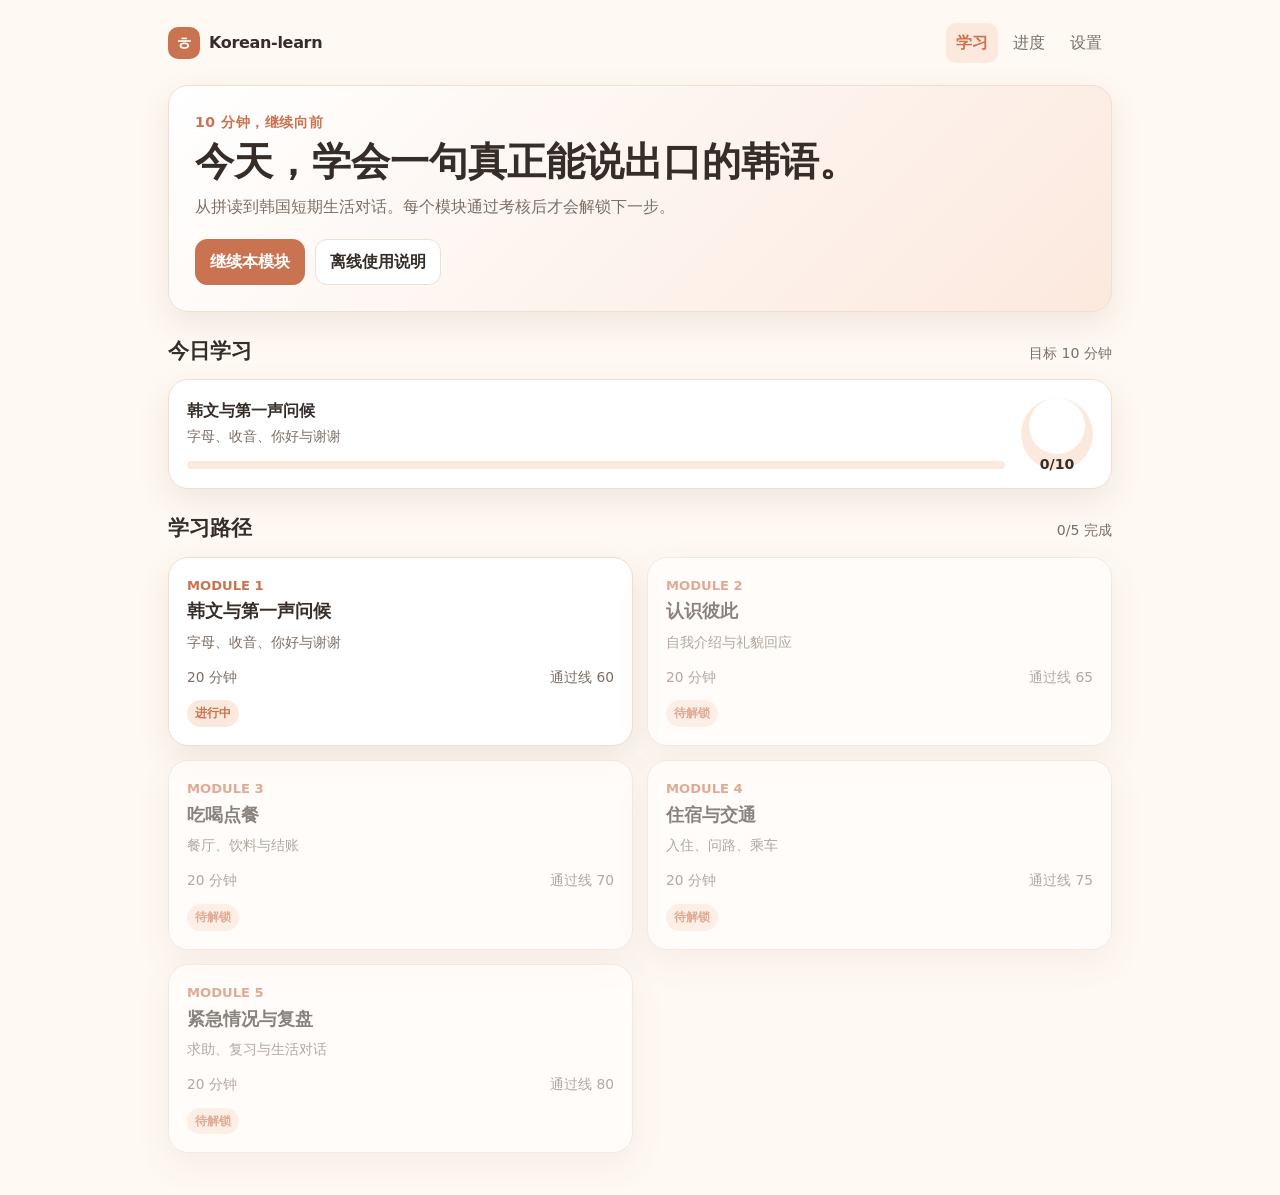
==== index.html @ 7afccf3f "Add files via upload" ====
<!doctype html>
<html lang="zh-CN">
  <head>
    <meta charset="UTF-8" />
    <meta name="viewport" content="width=device-width, initial-scale=1.0" />
    <meta name="theme-color" content="#e85d75" />
    <meta name="description" content="Korean-learn：10 分钟一单元的离线韩语学习工具。" />
    <link rel="manifest" href="./manifest.webmanifest" />
    <link rel="stylesheet" href="./styles.css" />
    <title>Korean-learn</title>
  </head>
  <body>
    <div id="app"></div>
    <script src="./app.js"></script>
  </body>
</html>
---- styles.css ----
:root {
  --bg: #fff8f6;
  --surface: #ffffff;
  --text: #2f2930;
  --muted: #766d72;
  --line: #eadde1;
  --primary: #e85d75;
  --primary-ink: #ffffff;
  --soft: #ffe8ed;
  --accent: #486b9e;
  --good: #28785c;
  --warning: #a26619;
  --shadow: 0 12px 32px rgba(84, 47, 57, .10);
}

[data-theme="mint"] { --bg:#f4fbf7; --surface:#fff; --text:#26312c; --muted:#64736b; --line:#d8ebe0; --primary:#297a61; --soft:#dff5e9; --accent:#4b6fa6; --good:#297a61; --warning:#a46e19; --shadow:0 12px 32px rgba(31,78,58,.10); }
[data-theme="sky"] { --bg:#f5f9ff; --surface:#fff; --text:#28313e; --muted:#667587; --line:#dce6f3; --primary:#4678c9; --soft:#e2eeff; --accent:#a25c83; --good:#28775c; --warning:#9d691c; --shadow:0 12px 32px rgba(47,80,126,.10); }
[data-theme="apricot"] { --bg:#fff9f3; --surface:#fff; --text:#362d29; --muted:#7c6e65; --line:#efdfd1; --primary:#ca7351; --soft:#fce9de; --accent:#6d6aaf; --good:#26765c; --warning:#a36a19; --shadow:0 12px 32px rgba(110,69,42,.10); }
[data-scheme="dark"] { --bg:#1e1c20; --surface:#29262c; --text:#f5edf1; --muted:#c7b9bf; --line:#403a43; --soft:#4c3340; --shadow:0 12px 32px rgba(0,0,0,.26); }

* { box-sizing:border-box; }
body { margin:0; min-width:320px; color:var(--text); background:var(--bg); font:16px/1.5 system-ui,-apple-system,"Segoe UI","Microsoft YaHei",sans-serif; }
button,input { font:inherit; }
button { cursor:pointer; }
.shell { width:min(100%, 980px); margin:auto; padding:18px 18px 42px; }
.topbar { display:flex; align-items:center; justify-content:space-between; gap:12px; padding:5px 0 22px; }
.brand { display:flex; align-items:center; gap:9px; font-weight:750; letter-spacing:-.02em; }
.brand-mark { width:32px; height:32px; display:grid; place-items:center; border-radius:10px; background:var(--primary); color:var(--primary-ink); font-size:18px; }
.nav { display:flex; gap:5px; overflow:auto; }
.nav button,.icon-btn { border:0; background:transparent; color:var(--muted); border-radius:10px; padding:8px 10px; }
.nav button.active { background:var(--soft); color:var(--primary); font-weight:700; }
.icon-btn { font-size:18px; }
.card { background:var(--surface); border:1px solid var(--line); border-radius:20px; box-shadow:var(--shadow); }
.hero { padding:26px; background:linear-gradient(135deg,var(--surface),var(--soft)); }
.eyebrow { color:var(--primary); font-weight:750; font-size:.88rem; letter-spacing:.04em; }
h1,h2,h3,p { margin-top:0; } h1 { font-size:clamp(1.75rem,5vw,2.45rem); line-height:1.15; margin:6px 0 11px; } h2 { font-size:1.3rem; margin-bottom:12px; } h3 { font-size:1rem; margin-bottom:3px; }
.muted { color:var(--muted); }.small { font-size:.88rem; }.korean { font-family:"Malgun Gothic","Apple SD Gothic Neo",sans-serif; letter-spacing:.02em; }
.hero-actions,.actions { display:flex; gap:10px; flex-wrap:wrap; margin-top:20px; }
.btn { border:1px solid var(--line); background:var(--surface); color:var(--text); border-radius:12px; padding:10px 14px; font-weight:700; }.btn.primary { border-color:var(--primary); background:var(--primary); color:var(--primary-ink); }.btn.ghost { background:transparent; }.btn:disabled { opacity:.5; cursor:not-allowed; }
.section { margin-top:24px; }.section-head { display:flex; justify-content:space-between; align-items:baseline; gap:12px; }
.module-grid { display:grid; grid-template-columns:repeat(2,minmax(0,1fr)); gap:14px; }.module { padding:18px; position:relative; overflow:hidden; }.module.locked { opacity:.58; }.module-number { color:var(--primary); font-weight:800; font-size:.82rem; }.module-title { margin:3px 0 7px; font-size:1.1rem; }.module-meta { display:flex; justify-content:space-between; gap:8px; color:var(--muted); font-size:.86rem; }.badge { display:inline-block; margin-top:13px; padding:4px 8px; border-radius:999px; background:var(--soft); color:var(--primary); font-size:.78rem; font-weight:700; }
.progress-track { height:8px; overflow:hidden; background:var(--soft); border-radius:999px; }.progress-track > span { display:block; height:100%; width:0; border-radius:inherit; background:var(--primary); transition:width .35s ease; }
.today { display:grid; grid-template-columns:1fr auto; gap:16px; align-items:center; padding:18px; }.ring { width:72px; height:72px; border-radius:50%; display:grid; place-items:center; background:conic-gradient(var(--primary) var(--progress),var(--soft) 0); }.ring::before { content:""; width:56px; height:56px; border-radius:50%; background:var(--surface); grid-area:1/1; }.ring b { z-index:1; font-size:.88rem; }
.lesson { padding:22px; }.lesson-top { display:flex; justify-content:space-between; gap:12px; align-items:center; }.word { font-size:clamp(2.1rem,8vw,3.5rem); font-weight:750; line-height:1.15; margin:24px 0 4px; }.roman { color:var(--muted); }.meaning { font-size:1.2rem; margin-top:12px; }.pronunciation { margin:20px 0; padding:12px 14px; background:var(--soft); border-radius:12px; color:var(--text); }.pronunciation strong { color:var(--primary); }.word-list { display:grid; gap:10px; }.word-item { display:flex; align-items:center; justify-content:space-between; gap:10px; padding:12px 0; border-bottom:1px solid var(--line); }.word-item:last-child { border-bottom:0; }.speaker { border:0; background:var(--soft); color:var(--primary); width:39px; height:39px; border-radius:50%; font-size:16px; }
.quiz-option { display:block; width:100%; text-align:left; background:var(--surface); border:1px solid var(--line); color:var(--text); padding:14px; border-radius:12px; margin:9px 0; }.quiz-option:hover { border-color:var(--primary); }.quiz-option.correct { border-color:var(--good); background:color-mix(in srgb,var(--good) 12%,var(--surface)); }.quiz-option.wrong { border-color:#c34f53; background:color-mix(in srgb,#c34f53 11%,var(--surface)); }
.answer-input { width:100%; border:1px solid var(--line); color:var(--text); background:var(--surface); border-radius:12px; padding:13px; }.answer-input:focus { outline:3px solid color-mix(in srgb,var(--primary) 28%,transparent); border-color:var(--primary); }
.feedback { min-height:25px; margin:12px 0 0; font-weight:650; }.feedback.good { color:var(--good); }.feedback.bad { color:#c34f53; }
.stat-grid { display:grid; grid-template-columns:repeat(3,1fr); gap:12px; }.stat { padding:16px; }.stat strong { display:block; margin-top:3px; font-size:1.45rem; }.mistake-list { list-style:none; padding:0; margin:0; }.mistake-list li { display:flex; justify-content:space-between; padding:12px 0; border-bottom:1px solid var(--line); }.mistake-list li:last-child { border-bottom:0; }
.settings { padding:20px; }.setting-row { display:flex; align-items:center; justify-content:space-between; gap:16px; padding:14px 0; border-bottom:1px solid var(--line); }.setting-row:last-child { border:0; }.segmented { display:flex; gap:5px; background:var(--soft); padding:4px; border-radius:10px; }.segmented button { border:0; border-radius:7px; padding:6px 9px; background:transparent; color:var(--muted); }.segmented button.active { background:var(--surface); color:var(--text); box-shadow:0 1px 3px rgba(0,0,0,.08); }
.empty { padding:26px; text-align:center; }.notice { padding:13px 15px; margin:14px 0; border-radius:12px; background:var(--soft); color:var(--text); }.hidden { display:none!important; }
@media (max-width:620px) { .shell { padding:12px 12px 32px; }.topbar { padding-bottom:14px; }.nav button { font-size:.85rem; padding:7px 8px; }.hero,.lesson { padding:20px; }.module-grid,.stat-grid { grid-template-columns:1fr; }.today { grid-template-columns:1fr auto; }.section { margin-top:18px; } }
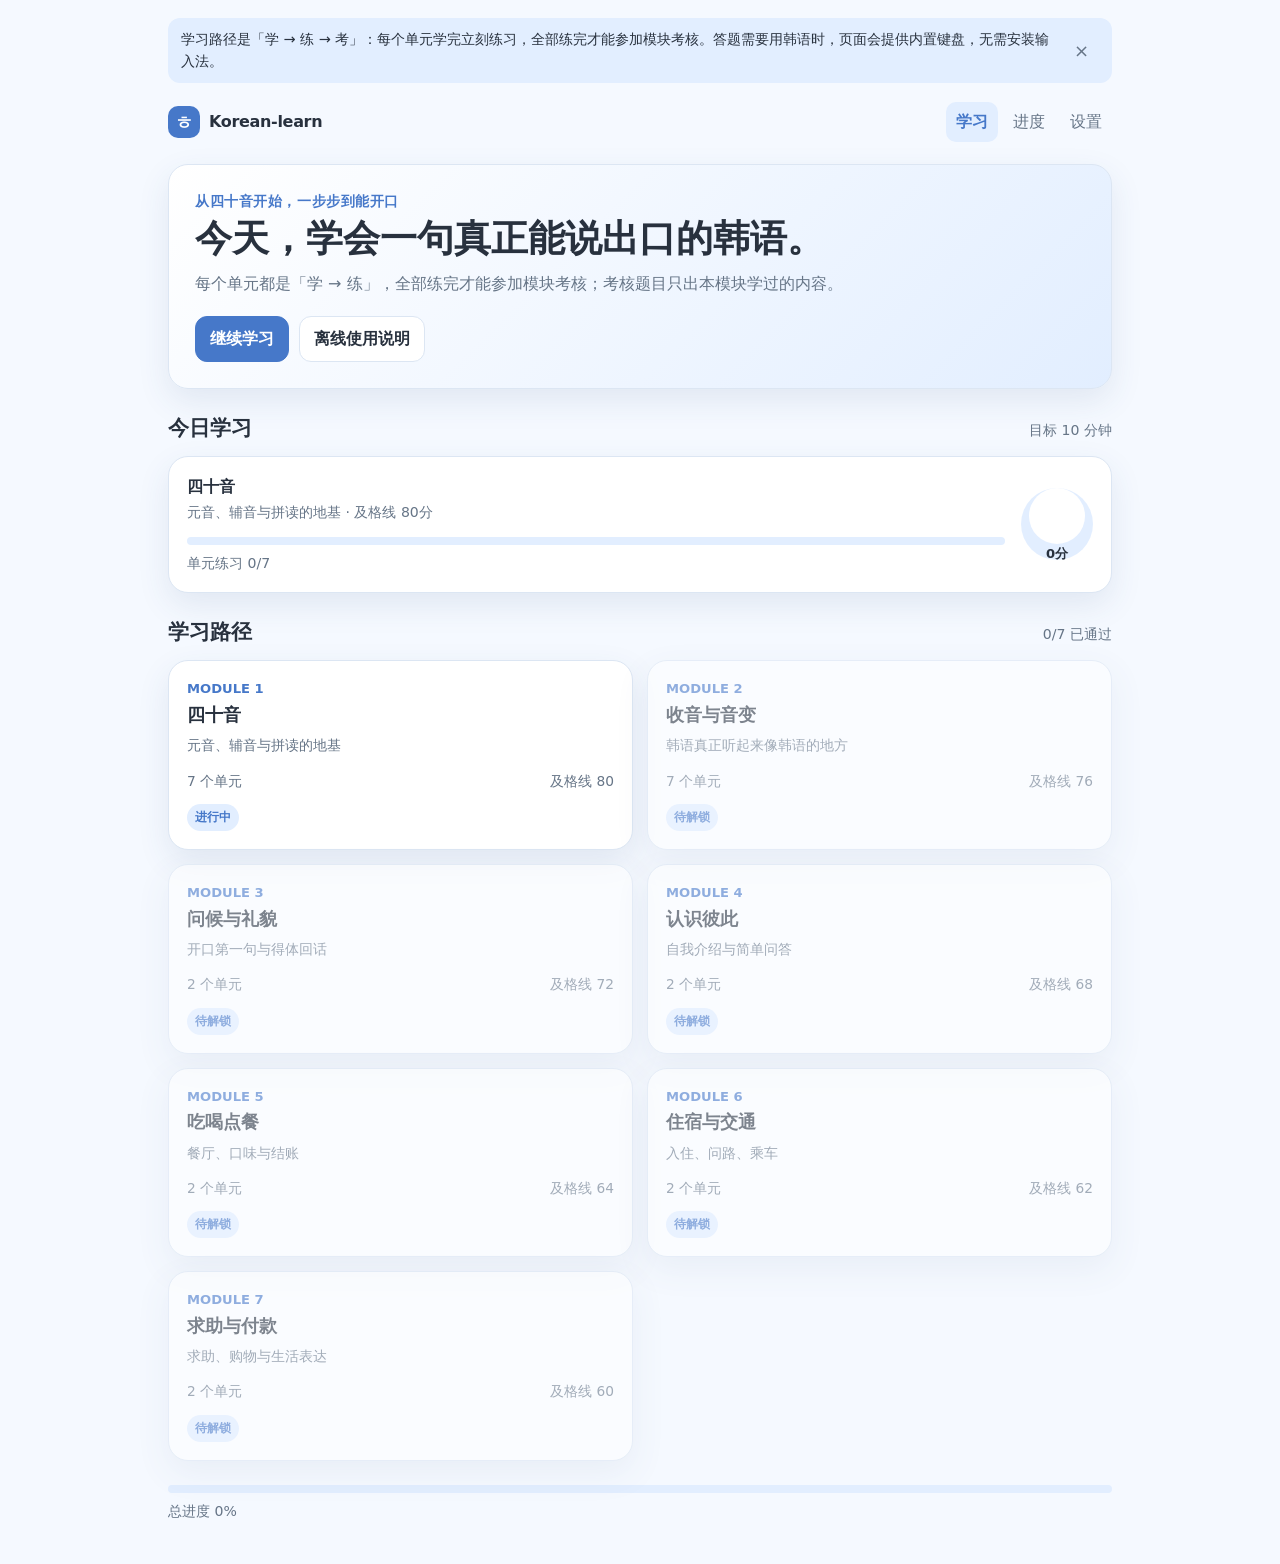
==== commit 009232ae: "Add files via upload v2: 七模块课程 / 内置韩语键盘 / TTS 修复" ====
--- a/index.html
+++ b/index.html
@@ -2,15 +2,21 @@
 <html lang="zh-CN">
   <head>
     <meta charset="UTF-8" />
-    <meta name="viewport" content="width=device-width, initial-scale=1.0" />
+    <meta name="viewport" content="width=device-width, initial-scale=1.0, viewport-fit=cover" />
     <meta name="theme-color" content="#e85d75" />
-    <meta name="description" content="Korean-learn：10 分钟一单元的离线韩语学习工具。" />
+    <meta name="description" content="Korean-learn：从四十音开始的离线韩语学习工具。" />
     <link rel="manifest" href="./manifest.webmanifest" />
+    <link rel="icon" href="./icon.svg" type="image/svg+xml" />
+    <link rel="apple-touch-icon" href="./icon-192.png" />
     <link rel="stylesheet" href="./styles.css" />
     <title>Korean-learn</title>
   </head>
   <body>
     <div id="app"></div>
+    <script src="./data.js"></script>
+    <script src="./speech.js"></script>
+    <script src="./quiz.js"></script>
+    <script src="./kbd.js"></script>
     <script src="./app.js"></script>
   </body>
 </html>
--- a/styles.css
+++ b/styles.css
@@ -22,7 +22,9 @@
 body { margin:0; min-width:320px; color:var(--text); background:var(--bg); font:16px/1.5 system-ui,-apple-system,"Segoe UI","Microsoft YaHei",sans-serif; }
 button,input { font:inherit; }
 button { cursor:pointer; }
+.korean, .kbd-key { font-family:"Malgun Gothic","Apple SD Gothic Neo","Noto Sans KR",sans-serif; letter-spacing:.02em; }
 .shell { width:min(100%, 980px); margin:auto; padding:18px 18px 42px; }
+
 .topbar { display:flex; align-items:center; justify-content:space-between; gap:12px; padding:5px 0 22px; }
 .brand { display:flex; align-items:center; gap:9px; font-weight:750; letter-spacing:-.02em; }
 .brand-mark { width:32px; height:32px; display:grid; place-items:center; border-radius:10px; background:var(--primary); color:var(--primary-ink); font-size:18px; }
@@ -30,22 +32,147 @@
 .nav button,.icon-btn { border:0; background:transparent; color:var(--muted); border-radius:10px; padding:8px 10px; }
 .nav button.active { background:var(--soft); color:var(--primary); font-weight:700; }
 .icon-btn { font-size:18px; }
+
 .card { background:var(--surface); border:1px solid var(--line); border-radius:20px; box-shadow:var(--shadow); }
 .hero { padding:26px; background:linear-gradient(135deg,var(--surface),var(--soft)); }
 .eyebrow { color:var(--primary); font-weight:750; font-size:.88rem; letter-spacing:.04em; }
-h1,h2,h3,p { margin-top:0; } h1 { font-size:clamp(1.75rem,5vw,2.45rem); line-height:1.15; margin:6px 0 11px; } h2 { font-size:1.3rem; margin-bottom:12px; } h3 { font-size:1rem; margin-bottom:3px; }
-.muted { color:var(--muted); }.small { font-size:.88rem; }.korean { font-family:"Malgun Gothic","Apple SD Gothic Neo",sans-serif; letter-spacing:.02em; }
+h1,h2,h3,p { margin-top:0; } h1 { font-size:clamp(1.6rem,5vw,2.3rem); line-height:1.15; margin:6px 0 11px; } h2 { font-size:1.3rem; margin-bottom:12px; } h3 { font-size:1rem; margin-bottom:3px; }
+.muted { color:var(--muted); }.small { font-size:.88rem; }
+.roman { color:var(--muted); }
+
 .hero-actions,.actions { display:flex; gap:10px; flex-wrap:wrap; margin-top:20px; }
-.btn { border:1px solid var(--line); background:var(--surface); color:var(--text); border-radius:12px; padding:10px 14px; font-weight:700; }.btn.primary { border-color:var(--primary); background:var(--primary); color:var(--primary-ink); }.btn.ghost { background:transparent; }.btn:disabled { opacity:.5; cursor:not-allowed; }
-.section { margin-top:24px; }.section-head { display:flex; justify-content:space-between; align-items:baseline; gap:12px; }
-.module-grid { display:grid; grid-template-columns:repeat(2,minmax(0,1fr)); gap:14px; }.module { padding:18px; position:relative; overflow:hidden; }.module.locked { opacity:.58; }.module-number { color:var(--primary); font-weight:800; font-size:.82rem; }.module-title { margin:3px 0 7px; font-size:1.1rem; }.module-meta { display:flex; justify-content:space-between; gap:8px; color:var(--muted); font-size:.86rem; }.badge { display:inline-block; margin-top:13px; padding:4px 8px; border-radius:999px; background:var(--soft); color:var(--primary); font-size:.78rem; font-weight:700; }
-.progress-track { height:8px; overflow:hidden; background:var(--soft); border-radius:999px; }.progress-track > span { display:block; height:100%; width:0; border-radius:inherit; background:var(--primary); transition:width .35s ease; }
-.today { display:grid; grid-template-columns:1fr auto; gap:16px; align-items:center; padding:18px; }.ring { width:72px; height:72px; border-radius:50%; display:grid; place-items:center; background:conic-gradient(var(--primary) var(--progress),var(--soft) 0); }.ring::before { content:""; width:56px; height:56px; border-radius:50%; background:var(--surface); grid-area:1/1; }.ring b { z-index:1; font-size:.88rem; }
-.lesson { padding:22px; }.lesson-top { display:flex; justify-content:space-between; gap:12px; align-items:center; }.word { font-size:clamp(2.1rem,8vw,3.5rem); font-weight:750; line-height:1.15; margin:24px 0 4px; }.roman { color:var(--muted); }.meaning { font-size:1.2rem; margin-top:12px; }.pronunciation { margin:20px 0; padding:12px 14px; background:var(--soft); border-radius:12px; color:var(--text); }.pronunciation strong { color:var(--primary); }.word-list { display:grid; gap:10px; }.word-item { display:flex; align-items:center; justify-content:space-between; gap:10px; padding:12px 0; border-bottom:1px solid var(--line); }.word-item:last-child { border-bottom:0; }.speaker { border:0; background:var(--soft); color:var(--primary); width:39px; height:39px; border-radius:50%; font-size:16px; }
-.quiz-option { display:block; width:100%; text-align:left; background:var(--surface); border:1px solid var(--line); color:var(--text); padding:14px; border-radius:12px; margin:9px 0; }.quiz-option:hover { border-color:var(--primary); }.quiz-option.correct { border-color:var(--good); background:color-mix(in srgb,var(--good) 12%,var(--surface)); }.quiz-option.wrong { border-color:#c34f53; background:color-mix(in srgb,#c34f53 11%,var(--surface)); }
-.answer-input { width:100%; border:1px solid var(--line); color:var(--text); background:var(--surface); border-radius:12px; padding:13px; }.answer-input:focus { outline:3px solid color-mix(in srgb,var(--primary) 28%,transparent); border-color:var(--primary); }
-.feedback { min-height:25px; margin:12px 0 0; font-weight:650; }.feedback.good { color:var(--good); }.feedback.bad { color:#c34f53; }
-.stat-grid { display:grid; grid-template-columns:repeat(3,1fr); gap:12px; }.stat { padding:16px; }.stat strong { display:block; margin-top:3px; font-size:1.45rem; }.mistake-list { list-style:none; padding:0; margin:0; }.mistake-list li { display:flex; justify-content:space-between; padding:12px 0; border-bottom:1px solid var(--line); }.mistake-list li:last-child { border-bottom:0; }
-.settings { padding:20px; }.setting-row { display:flex; align-items:center; justify-content:space-between; gap:16px; padding:14px 0; border-bottom:1px solid var(--line); }.setting-row:last-child { border:0; }.segmented { display:flex; gap:5px; background:var(--soft); padding:4px; border-radius:10px; }.segmented button { border:0; border-radius:7px; padding:6px 9px; background:transparent; color:var(--muted); }.segmented button.active { background:var(--surface); color:var(--text); box-shadow:0 1px 3px rgba(0,0,0,.08); }
-.empty { padding:26px; text-align:center; }.notice { padding:13px 15px; margin:14px 0; border-radius:12px; background:var(--soft); color:var(--text); }.hidden { display:none!important; }
-@media (max-width:620px) { .shell { padding:12px 12px 32px; }.topbar { padding-bottom:14px; }.nav button { font-size:.85rem; padding:7px 8px; }.hero,.lesson { padding:20px; }.module-grid,.stat-grid { grid-template-columns:1fr; }.today { grid-template-columns:1fr auto; }.section { margin-top:18px; } }
+.btn { border:1px solid var(--line); background:var(--surface); color:var(--text); border-radius:12px; padding:10px 14px; font-weight:700; }
+.btn.primary { border-color:var(--primary); background:var(--primary); color:var(--primary-ink); }
+.btn.ghost { background:transparent; }
+.btn.danger { border-color:#c34f53; color:#c34f53; }
+.btn:disabled { opacity:.5; cursor:not-allowed; }
+
+.section { margin-top:24px; }
+.section-head { display:flex; justify-content:space-between; align-items:baseline; gap:12px; }
+
+.notice-bar { display:flex; align-items:flex-start; gap:10px; padding:11px 13px; margin-bottom:14px; border-radius:12px; background:var(--soft); color:var(--text); font-size:.9rem; line-height:1.5; }
+.notice-bar.warn { background:color-mix(in srgb,var(--warning) 14%,var(--surface)); border:1px solid color-mix(in srgb,var(--warning) 35%,transparent); }
+.notice-bar span { flex:1; }
+
+.module-grid { display:grid; grid-template-columns:repeat(2,minmax(0,1fr)); gap:14px; }
+.module { padding:18px; position:relative; overflow:hidden; cursor:pointer; transition:transform .15s ease; }
+.module:hover { transform:translateY(-2px); }
+.module.locked { opacity:.58; cursor:not-allowed; }
+.module.locked:hover { transform:none; }
+.module-number { color:var(--primary); font-weight:800; font-size:.82rem; }
+.module-title { margin:3px 0 7px; font-size:1.1rem; }
+.module-meta { display:flex; justify-content:space-between; gap:8px; color:var(--muted); font-size:.86rem; }
+.module-foot { display:flex; align-items:center; justify-content:space-between; gap:8px; }
+.badge { display:inline-block; margin-top:13px; padding:4px 8px; border-radius:999px; background:var(--soft); color:var(--primary); font-size:.78rem; font-weight:700; }
+.badge.good { background:color-mix(in srgb,var(--good) 15%,var(--surface)); color:var(--good); margin-top:0; }
+
+.progress-track { height:8px; overflow:hidden; background:var(--soft); border-radius:999px; }
+.progress-track > span { display:block; height:100%; width:0; border-radius:inherit; background:var(--primary); transition:width .35s ease; }
+.today { display:grid; grid-template-columns:1fr auto; gap:16px; align-items:center; padding:18px; }
+.ring { width:72px; height:72px; border-radius:50%; display:grid; place-items:center; background:conic-gradient(var(--primary) var(--progress),var(--soft) 0); }
+.ring::before { content:""; width:56px; height:56px; border-radius:50%; background:var(--surface); grid-area:1/1; }
+.ring b { z-index:1; font-size:.82rem; }
+
+.lesson { padding:22px; }
+.lesson-top { display:flex; justify-content:space-between; gap:12px; align-items:center; }
+.meta-row { display:flex; gap:8px; flex-wrap:wrap; margin:12px 0 4px; }
+.chip { padding:4px 10px; border-radius:999px; background:var(--soft); color:var(--primary); font-size:.8rem; font-weight:700; }
+.chip.good { background:color-mix(in srgb,var(--good) 15%,var(--surface)); color:var(--good); }
+.chip.warn { background:color-mix(in srgb,var(--warning) 16%,var(--surface)); color:var(--warning); }
+.notice { padding:13px 15px; margin:14px 0; border-radius:12px; background:var(--soft); color:var(--text); }
+
+.unit-list { display:grid; gap:10px; margin:18px 0 4px; }
+.unit-item { display:flex; align-items:center; gap:12px; width:100%; text-align:left; padding:13px 15px; border:1px solid var(--line); border-radius:14px; background:var(--surface); color:var(--text); }
+.unit-item:hover { border-color:var(--primary); }
+.unit-item.done { background:color-mix(in srgb,var(--good) 7%,var(--surface)); }
+.unit-no { width:26px; height:26px; flex:0 0 26px; display:grid; place-items:center; border-radius:50%; background:var(--soft); color:var(--primary); font-size:.82rem; font-weight:800; }
+.unit-body { flex:1; display:flex; flex-direction:column; gap:2px; }
+.unit-flag { color:var(--good); font-weight:800; }
+
+.item-grid { display:grid; gap:12px; margin:18px 0; }
+.item-grid.kind-letters { grid-template-columns:repeat(auto-fill,minmax(158px,1fr)); }
+.item-card { padding:14px; border:1px solid var(--line); border-radius:14px; background:var(--surface); }
+.item-card.letter { display:flex; flex-direction:column; gap:8px; }
+.letter-head { display:flex; align-items:center; justify-content:space-between; gap:8px; }
+.letter-big { font-size:2.6rem; line-height:1; font-weight:500; }
+.letter-side { display:flex; flex-direction:column; align-items:flex-end; gap:2px; }
+.letter-syl { font-size:1.15rem; }
+.item-tip { font-size:.85rem; color:var(--muted); line-height:1.5; }
+.item-ex { display:flex; align-items:center; gap:6px; padding-top:8px; border-top:1px dashed var(--line); font-size:.9rem; }
+.item-sub { font-size:.9rem; color:var(--muted); }
+.word-ko { display:flex; align-items:center; gap:8px; font-size:1.35rem; font-weight:600; }
+.word-zh { font-size:1.05rem; margin-top:2px; }
+.rule-pair { display:flex; align-items:center; gap:10px; font-size:1.3rem; flex-wrap:wrap; }
+.rule-pair .from { color:var(--muted); }
+.rule-pair .arrow { color:var(--primary); font-weight:800; }
+.rule-pair .to { font-weight:700; }
+.rule-box { padding:12px 14px; border-radius:12px; background:var(--soft); font-size:.92rem; }
+.pronunciation { margin:20px 0; padding:12px 14px; background:var(--soft); border-radius:12px; }
+.pronunciation strong { color:var(--primary); }
+
+.speaker { border:0; background:var(--soft); color:var(--primary); width:36px; height:36px; border-radius:50%; font-size:14px; flex:0 0 36px; }
+.speaker.small { width:30px; height:30px; flex-basis:30px; font-size:12px; }
+
+.q-head { display:flex; justify-content:space-between; gap:10px; margin-bottom:6px; }
+.q-prompt { display:flex; align-items:center; gap:8px; font-size:1.1rem; font-weight:700; line-height:1.45; }
+.q-sub { margin-top:4px; }
+.option-list { margin-top:16px; }
+.quiz-option { display:block; width:100%; text-align:left; background:var(--surface); border:1px solid var(--line); color:var(--text); padding:14px; border-radius:12px; margin:9px 0; }
+.quiz-option:hover:not(:disabled) { border-color:var(--primary); }
+.quiz-option.correct { border-color:var(--good); background:color-mix(in srgb,var(--good) 12%,var(--surface)); }
+.quiz-option.wrong { border-color:#c34f53; background:color-mix(in srgb,#c34f53 11%,var(--surface)); }
+.answer-input { width:100%; border:1px solid var(--line); color:var(--text); background:var(--surface); border-radius:12px; padding:13px; margin-top:14px; font-size:1.1rem; cursor:pointer; }
+.answer-input:focus { outline:3px solid color-mix(in srgb,var(--primary) 28%,transparent); border-color:var(--primary); }
+.feedback { min-height:26px; margin:14px 0 0; font-weight:700; }
+.feedback.good { color:var(--good); }
+.feedback.bad { color:#c34f53; }
+.explain { font-weight:400; margin-top:5px; line-height:1.55; }
+
+.stat-grid { display:grid; grid-template-columns:repeat(3,1fr); gap:12px; }
+.stat { padding:16px; }
+.stat strong { display:block; margin-top:3px; font-size:1.45rem; }
+.score-list { display:grid; gap:2px; }
+.score-row { display:flex; align-items:center; justify-content:space-between; gap:10px; padding:11px 0; border-bottom:1px solid var(--line); }
+.score-row:last-child { border-bottom:0; }
+.mistake-list { list-style:none; padding:0; margin:0; }
+.mistake-list li { display:flex; justify-content:space-between; align-items:center; padding:12px 0; border-bottom:1px solid var(--line); font-size:1.1rem; }
+.mistake-list li:last-child { border-bottom:0; }
+.empty { padding:26px; text-align:center; }
+
+.settings { padding:20px; }
+.setting-row { display:flex; align-items:center; justify-content:space-between; gap:16px; padding:14px 0; border-bottom:1px solid var(--line); }
+.setting-row:last-child { border:0; }
+.segmented { display:flex; gap:5px; background:var(--soft); padding:4px; border-radius:10px; }
+.segmented button { border:0; border-radius:7px; padding:6px 9px; background:transparent; color:var(--muted); }
+.segmented button.active { background:var(--surface); color:var(--text); }
+
+/* 内置韩语键盘 */
+.kbd { display:none; z-index:80; background:var(--surface); border:1px solid var(--line); box-shadow:0 -8px 28px rgba(0,0,0,.12); touch-action:manipulation; }
+.kbd.open { display:block; }
+.kbd-mobile { position:fixed; left:0; right:0; bottom:0; padding:8px 8px calc(8px + env(safe-area-inset-bottom)); border-radius:16px 16px 0 0; }
+.kbd-float { position:absolute; width:min(520px,calc(100vw - 24px)); padding:10px; border-radius:16px; box-shadow:0 16px 40px rgba(0,0,0,.18); }
+.kbd-bar { display:flex; align-items:center; gap:8px; margin-bottom:8px; }
+.kbd-structure { flex:1; font-size:.82rem; color:var(--muted); min-height:18px; font-family:"Malgun Gothic","Apple SD Gothic Neo",sans-serif; }
+.kbd-bar .kbd-key { width:auto; flex:0 0 auto; padding:0 14px; height:34px; font-size:.86rem; }
+.kbd-row { display:flex; gap:5px; margin-bottom:5px; }
+.kbd-key { flex:1; height:44px; border:1px solid var(--line); border-radius:9px; background:var(--surface); color:var(--text); font-size:1.05rem; font-weight:600; display:grid; place-items:center; padding:0; }
+.kbd-key:active { background:var(--soft); }
+.kbd-fn { flex:1.1; background:var(--soft); color:var(--primary); font-size:.9rem; font-weight:700; }
+.kbd-space { flex:2.2; font-size:.9rem; }
+.kbd-shift.on { background:var(--primary); color:var(--primary-ink); }
+.kbd-done { background:var(--primary); color:var(--primary-ink); }
+.kbd-done:disabled { opacity:.45; }
+body.kbd-open { padding-bottom:230px; }
+
+.hidden { display:none!important; }
+
+@media (max-width:620px) {
+  .shell { padding:12px 12px 32px; }
+  .topbar { padding-bottom:14px; }
+  .nav button { font-size:.85rem; padding:7px 8px; }
+  .hero,.lesson { padding:20px; }
+  .module-grid,.stat-grid { grid-template-columns:1fr; }
+  .item-grid.kind-letters { grid-template-columns:repeat(auto-fill,minmax(140px,1fr)); }
+  .section { margin-top:18px; }
+  .kbd-key { height:42px; font-size:1rem; }
+}
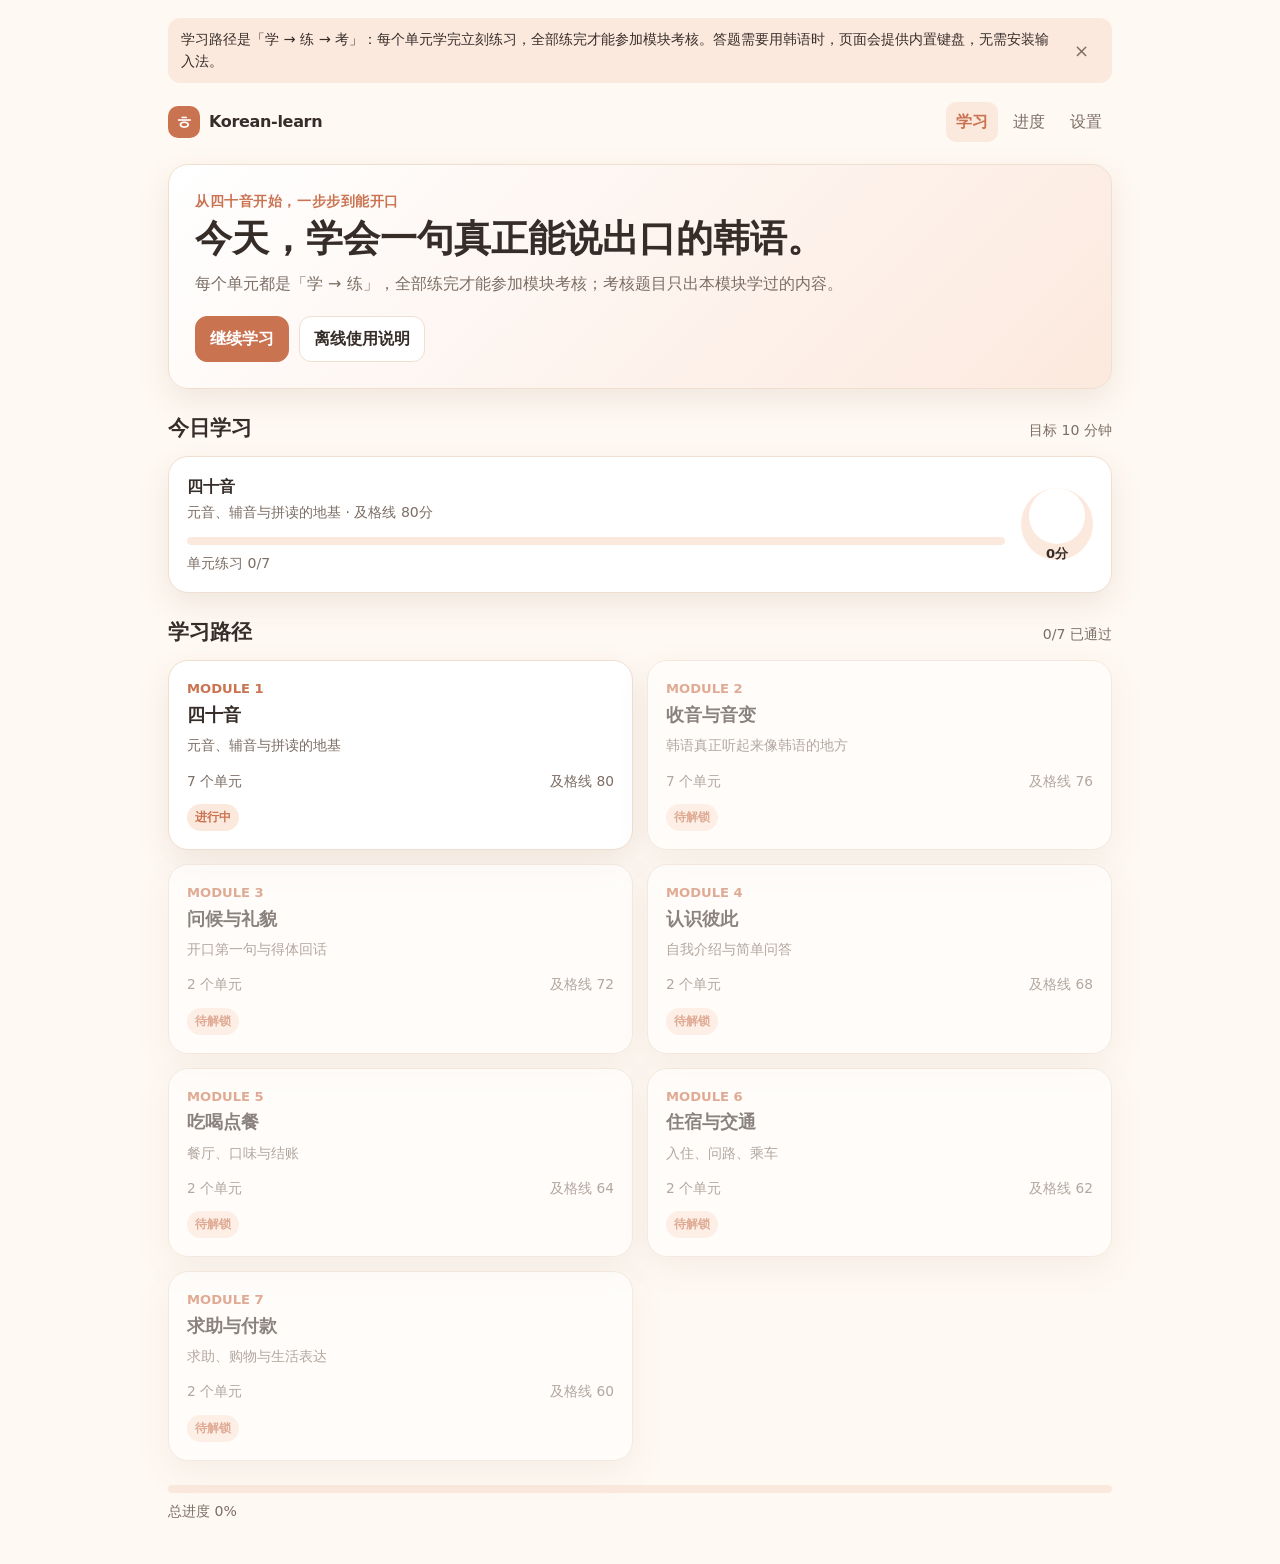
==== commit 76969b94: "Add files via upload" ====
--- a/index.html
+++ b/index.html
@@ -7,7 +7,7 @@
     <meta name="description" content="Korean-learn：从四十音开始的离线韩语学习工具。" />
     <link rel="manifest" href="./manifest.webmanifest" />
     <link rel="icon" href="./icon.svg" type="image/svg+xml" />
-    <link rel="apple-touch-icon" href="./icon-192.png" />
+    <link rel="apple-touch-icon" href="./icon-180.png" />
     <link rel="stylesheet" href="./styles.css" />
     <title>Korean-learn</title>
   </head>
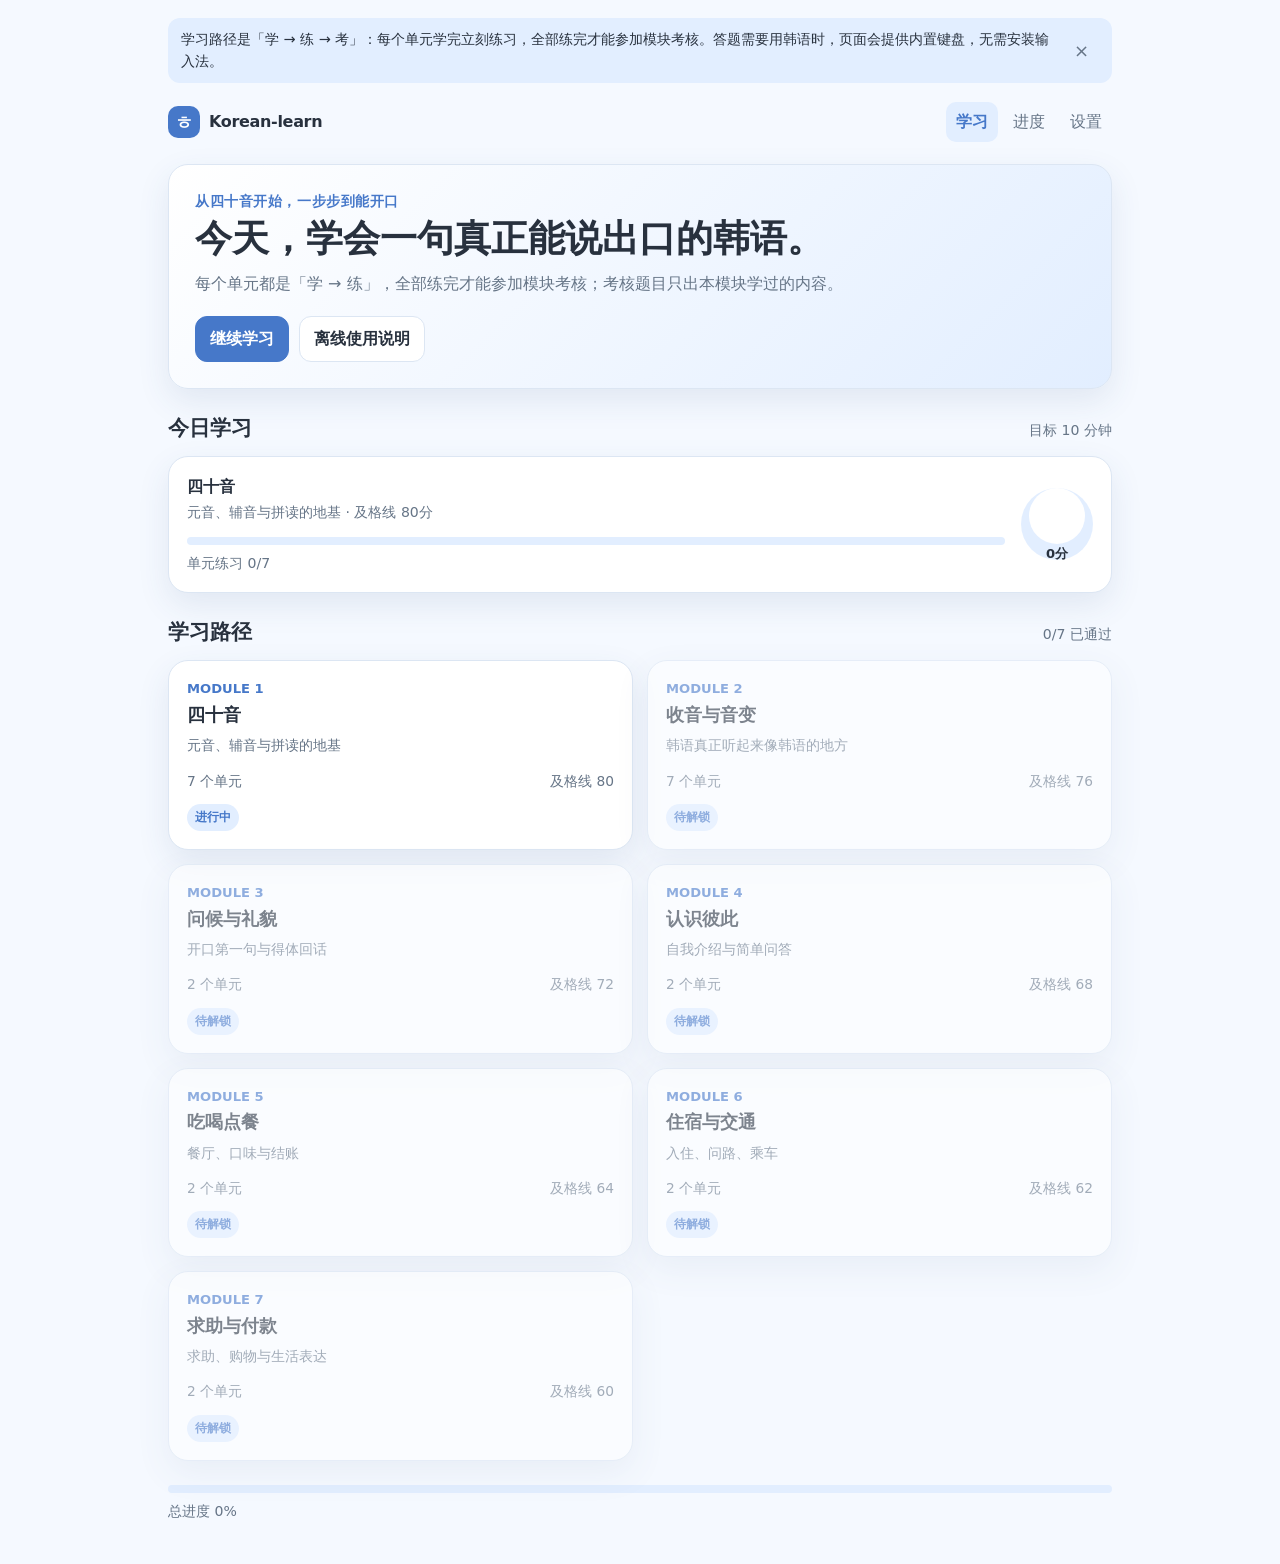
==== commit 94b91e1b: "Add files via upload 自愈入口 + 资源版本号" ====
--- a/index.html
+++ b/index.html
@@ -5,18 +5,22 @@
     <meta name="viewport" content="width=device-width, initial-scale=1.0, viewport-fit=cover" />
     <meta name="theme-color" content="#e85d75" />
     <meta name="description" content="Korean-learn：从四十音开始的离线韩语学习工具。" />
-    <link rel="manifest" href="./manifest.webmanifest" />
+    <!-- 每次改动 js/css 后，把下面所有 ?v=4 一起递增，避免用户拿到"新页面配旧脚本" -->
+    <meta http-equiv="Cache-Control" content="no-cache, no-store, must-revalidate" />
+    <meta http-equiv="Pragma" content="no-cache" />
+    <meta http-equiv="Expires" content="0" />
+    <link rel="manifest" href="./manifest.webmanifest?v=4" />
     <link rel="icon" href="./icon.svg" type="image/svg+xml" />
     <link rel="apple-touch-icon" href="./icon-180.png" />
-    <link rel="stylesheet" href="./styles.css" />
+    <link rel="stylesheet" href="./styles.css?v=4" />
     <title>Korean-learn</title>
   </head>
   <body>
     <div id="app"></div>
-    <script src="./data.js"></script>
-    <script src="./speech.js"></script>
-    <script src="./quiz.js"></script>
-    <script src="./kbd.js"></script>
-    <script src="./app.js"></script>
+    <script src="./data.js?v=4"></script>
+    <script src="./speech.js?v=4"></script>
+    <script src="./quiz.js?v=4"></script>
+    <script src="./kbd.js?v=4"></script>
+    <script src="./app.js?v=4"></script>
   </body>
 </html>
